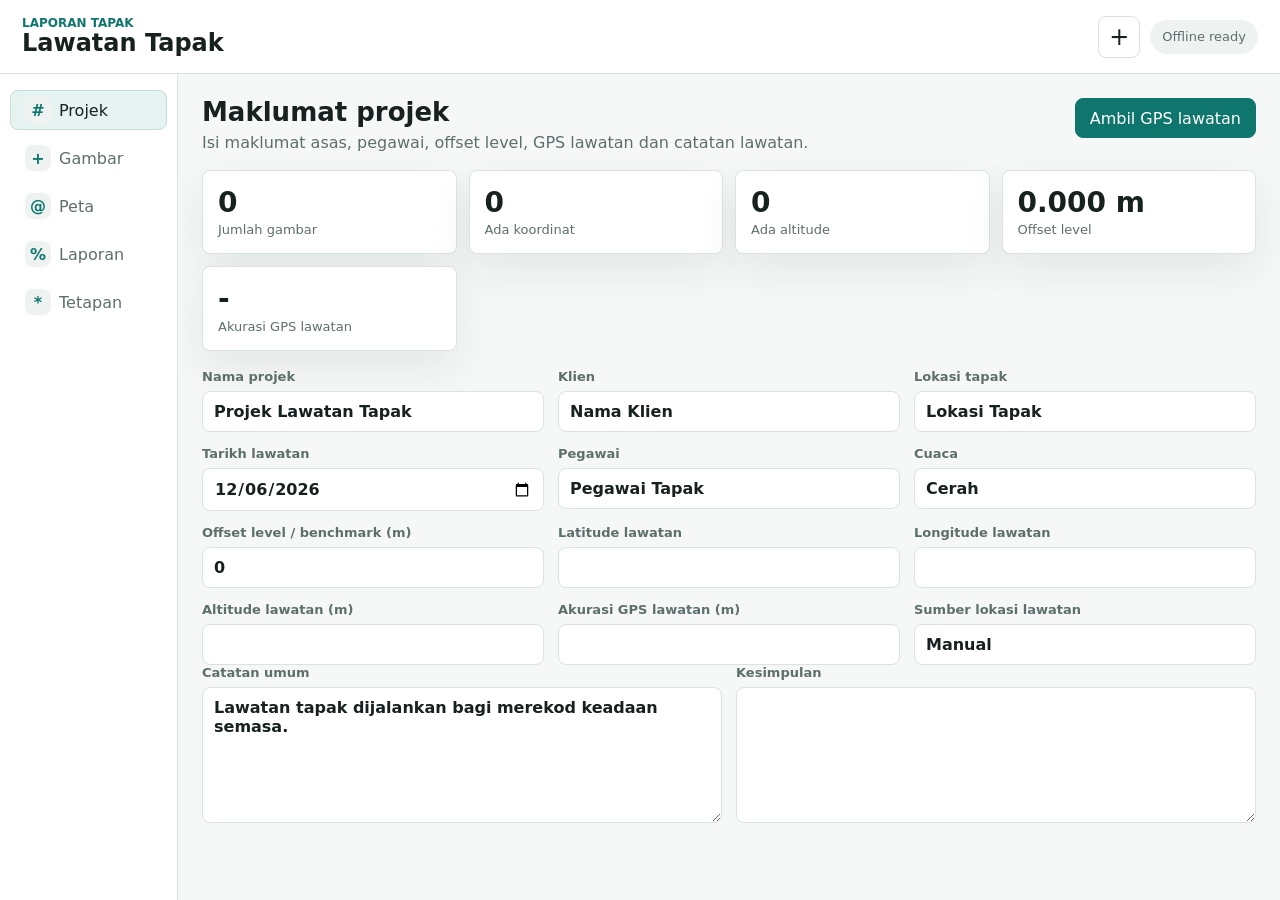
==== lawatan_tapak_pwa/index.html @ d7e8eaf5 "Build site visit reporting app" ====
<!doctype html>
<html lang="ms">
  <head>
    <meta charset="utf-8">
    <meta name="viewport" content="width=device-width, initial-scale=1">
    <meta name="theme-color" content="#0f766e">
    <meta name="apple-mobile-web-app-capable" content="yes">
    <meta name="apple-mobile-web-app-title" content="Lawatan Tapak">
    <meta name="apple-mobile-web-app-status-bar-style" content="default">
    <title>Lawatan Tapak</title>
    <link rel="manifest" href="manifest.webmanifest">
    <link rel="apple-touch-icon" href="assets/icon.svg">
    <link rel="icon" href="assets/icon.svg" type="image/svg+xml">
    <link rel="stylesheet" href="styles.css?v=3">
  </head>
  <body>
    <div class="app-frame">
      <header class="topbar">
        <div>
          <p class="eyebrow">Laporan Tapak</p>
          <h1>Lawatan Tapak</h1>
        </div>
        <div class="top-actions">
          <button class="icon-button" id="installButton" type="button" title="Install app" hidden>
            <span aria-hidden="true">+</span>
          </button>
          <span class="sync-pill" id="storageStatus">Offline ready</span>
        </div>
      </header>

      <main class="workspace">
        <nav class="rail" aria-label="Menu utama">
          <button class="nav-button active" type="button" data-view="projectView">
            <span aria-hidden="true">#</span>
            <span>Projek</span>
          </button>
          <button class="nav-button" type="button" data-view="photosView">
            <span aria-hidden="true">+</span>
            <span>Gambar</span>
          </button>
          <button class="nav-button" type="button" data-view="mapView">
            <span aria-hidden="true">@</span>
            <span>Peta</span>
          </button>
          <button class="nav-button" type="button" data-view="reportView">
            <span aria-hidden="true">%</span>
            <span>Laporan</span>
          </button>
          <button class="nav-button" type="button" data-view="settingsView">
            <span aria-hidden="true">*</span>
            <span>Tetapan</span>
          </button>
        </nav>

        <section class="view active" id="projectView" aria-labelledby="projectTitle">
          <div class="view-header">
            <div>
              <h2 id="projectTitle">Maklumat projek</h2>
              <p>Isi maklumat asas, pegawai, offset level, GPS lawatan dan catatan lawatan.</p>
            </div>
            <div class="button-row">
              <button class="primary" id="visitGpsButton" type="button">Ambil GPS lawatan</button>
            </div>
          </div>

          <div class="stats-grid" id="statsGrid"></div>

          <div class="form-grid">
            <label>
              <span>Nama projek</span>
              <input id="projectName" autocomplete="organization">
            </label>
            <label>
              <span>Klien</span>
              <input id="clientName">
            </label>
            <label>
              <span>Lokasi tapak</span>
              <input id="locationName">
            </label>
            <label>
              <span>Tarikh lawatan</span>
              <input id="visitDate" type="date">
            </label>
            <label>
              <span>Pegawai</span>
              <input id="officerName">
            </label>
            <label>
              <span>Cuaca</span>
              <input id="weather">
            </label>
            <label>
              <span>Offset level / benchmark (m)</span>
              <input id="levelOffset" type="number" step="0.001">
            </label>
            <label>
              <span>Latitude lawatan</span>
              <input id="visitLatitude" type="number" step="0.000001">
            </label>
            <label>
              <span>Longitude lawatan</span>
              <input id="visitLongitude" type="number" step="0.000001">
            </label>
            <label>
              <span>Altitude lawatan (m)</span>
              <input id="visitAltitude" type="number" step="0.001">
            </label>
            <label>
              <span>Akurasi GPS lawatan (m)</span>
              <input id="visitAccuracy" type="number" step="0.001">
            </label>
            <label>
              <span>Sumber lokasi lawatan</span>
              <input id="visitLocationSource">
            </label>
          </div>

          <div class="two-column">
            <label>
              <span>Catatan umum</span>
              <textarea id="generalNotes" rows="6"></textarea>
            </label>
            <label>
              <span>Kesimpulan</span>
              <textarea id="conclusion" rows="6"></textarea>
            </label>
          </div>
        </section>

        <section class="view" id="photosView" aria-labelledby="photosTitle">
          <div class="view-header">
            <div>
              <h2 id="photosTitle">Gambar lawatan</h2>
              <p>Ambil gambar, simpan koordinat, masukkan level dan tambah ayat pemerhatian.</p>
            </div>
            <div class="button-row">
              <button class="primary" id="cameraButton" type="button">Ambil gambar</button>
              <button id="galleryButton" type="button">Import gambar</button>
              <button id="demoButton" type="button">Tambah demo</button>
            </div>
          </div>

          <input id="cameraInput" type="file" accept="image/*" capture="environment" hidden>
          <input id="galleryInput" type="file" accept="image/*" multiple hidden>

          <div class="notice" id="photoNotice">
            GPS ketepatan tinggi akan mengambil beberapa sampel dan memilih bacaan dengan akurasi terbaik. Jika GPS tidak tersedia, koordinat dan altitude boleh diisi secara manual.
          </div>

          <div class="photo-grid" id="photoGrid"></div>
        </section>

        <section class="view" id="mapView" aria-labelledby="mapTitle">
          <div class="view-header">
            <div>
              <h2 id="mapTitle">Peta dan koordinat</h2>
              <p>Semua gambar yang mempunyai koordinat ditanda pada peta projek dan boleh dibuka di Google Maps.</p>
            </div>
            <a class="button-link" id="routeLink" href="https://www.google.com/maps" target="_blank" rel="noreferrer">Buka laluan Google Maps</a>
          </div>

          <div class="map-layout">
            <div class="map-board" id="mapBoard" aria-label="Peta ringkas gambar"></div>
            <aside class="map-side">
              <h3>Marker gambar</h3>
              <div id="mapList"></div>
              <iframe id="mapFrame" title="Google Maps preview" loading="lazy" referrerpolicy="no-referrer-when-downgrade"></iframe>
            </aside>
          </div>
        </section>

        <section class="view" id="reportView" aria-labelledby="reportTitle">
          <div class="view-header">
            <div>
              <h2 id="reportTitle">Laporan</h2>
              <p>Semak template laporan, kemudian cetak atau simpan sebagai PDF.</p>
            </div>
            <div class="button-row">
              <button class="primary" id="printButton" type="button">Print / Save PDF</button>
              <button id="downloadHtmlButton" type="button">Download HTML</button>
              <button id="exportJsonButton" type="button">Export data</button>
            </div>
          </div>

          <article class="report-paper" id="printArea"></article>
        </section>

        <section class="view" id="settingsView" aria-labelledby="settingsTitle">
          <div class="view-header">
            <div>
              <h2 id="settingsTitle">Tetapan dan install</h2>
              <p>Pasang aplikasi ini pada iPhone, Android atau Windows, serta import/export data projek.</p>
            </div>
          </div>

          <div class="settings-grid">
            <section class="settings-panel">
              <h3>Install aplikasi</h3>
              <ol>
                <li>Publish folder ini ke HTTPS supaya app boleh dipasang tanpa perlu WiFi yang sama.</li>
                <li>Windows/Android Chrome atau Edge: tekan butang install pada address bar atau butang Install jika muncul.</li>
                <li>iPhone Safari: tekan Share, kemudian Add to Home Screen.</li>
              </ol>
              <button class="primary" id="installButtonPanel" type="button">Install jika disokong</button>
            </section>

            <section class="settings-panel">
              <h3>Data projek</h3>
              <div class="button-row">
                <button id="exportJsonButton2" type="button">Export JSON</button>
                <button id="importJsonButton" type="button">Import JSON</button>
              </div>
              <input id="importJsonInput" type="file" accept="application/json" hidden>
              <p class="small-text">Data disimpan dalam peranti ini menggunakan IndexedDB. Export JSON boleh digunakan untuk backup atau pindah peranti.</p>
            </section>
          </div>
        </section>
      </main>
    </div>

    <template id="photoCardTemplate">
      <article class="photo-card">
        <div class="photo-media"></div>
        <div class="photo-fields">
          <div class="photo-title-row">
            <h3></h3>
            <a class="small-link" target="_blank" rel="noreferrer">Google Maps</a>
          </div>
          <div class="form-grid compact">
            <label>
              <span>Tajuk gambar</span>
              <input data-field="caption">
            </label>
            <label>
              <span>Kategori</span>
              <select data-field="category">
                <option>Umum</option>
                <option>Kerja tanah</option>
                <option>Jalan</option>
                <option>Sistem saliran</option>
                <option>Retikulasi air</option>
                <option>Pembentungan</option>
              </select>
            </label>
            <label>
              <span>Latitude</span>
              <input data-field="latitude" type="number" step="0.000001">
            </label>
            <label>
              <span>Longitude</span>
              <input data-field="longitude" type="number" step="0.000001">
            </label>
            <label>
              <span>Altitude (m)</span>
              <input data-field="altitude" type="number" step="0.001">
            </label>
            <label>
              <span>Adjusted level (m)</span>
              <input data-field="adjustedLevel" type="number" step="0.001">
            </label>
          </div>
          <div class="sentence-row">
            <button type="button" data-sentence="site-ok">Ayat keadaan</button>
            <button type="button" data-sentence="action">Ayat tindakan</button>
            <button type="button" data-sentence="monitor">Ayat pantau</button>
            <button type="button" data-refresh-gps>Ambil GPS semasa</button>
          </div>
          <div class="annotation-panel">
            <div class="annotation-controls">
              <label>
                <span>Markup</span>
                <select data-annotation-type>
                  <option value="arrow">Anak panah</option>
                  <option value="circle">Bulatan</option>
                </select>
              </label>
              <label>
                <span>Warna</span>
                <input data-annotation-color type="color" value="#e11d48">
              </label>
              <label>
                <span>Diskripsi</span>
                <input data-annotation-text placeholder="cth: paip / retak / arah aliran">
              </label>
            </div>
            <div class="sentence-row">
              <span class="draw-hint">Lukis terus atas gambar: tekan dan drag dengan mouse atau touch.</span>
              <button type="button" data-undo-annotation>Undo markup</button>
              <button type="button" data-clear-annotations>Padam markup</button>
            </div>
          </div>
          <label>
            <span>Pemerhatian</span>
            <textarea data-field="observation" rows="4"></textarea>
          </label>
          <label>
            <span>Cadangan</span>
            <textarea data-field="recommendation" rows="4"></textarea>
          </label>
        </div>
      </article>
    </template>

    <script src="app.js?v=3" defer></script>
  </body>
</html>
---- lawatan_tapak_pwa/styles.css ----
:root {
  --bg: #f6f8f7;
  --surface: #ffffff;
  --surface-soft: #eef3f2;
  --ink: #17211f;
  --muted: #5d6f6b;
  --line: #d9e3e0;
  --primary: #0f766e;
  --primary-dark: #0b5f59;
  --accent: #eab308;
  --blue: #2563eb;
  --danger: #b42318;
  --shadow: 0 16px 40px rgba(15, 35, 32, 0.08);
  font-family: Inter, ui-sans-serif, system-ui, -apple-system, BlinkMacSystemFont, "Segoe UI", sans-serif;
  color: var(--ink);
  background: var(--bg);
}

* {
  box-sizing: border-box;
}

html,
body {
  min-height: 100%;
}

body {
  margin: 0;
}

button,
input,
textarea,
select {
  font: inherit;
}

button,
.button-link {
  min-height: 40px;
  border: 1px solid var(--line);
  border-radius: 8px;
  padding: 0 14px;
  background: var(--surface);
  color: var(--ink);
  display: inline-flex;
  align-items: center;
  justify-content: center;
  gap: 8px;
  cursor: pointer;
  text-decoration: none;
}

button:hover,
.button-link:hover {
  border-color: #a7bbb5;
  background: #f9fbfa;
}

button.primary,
.primary {
  background: var(--primary);
  border-color: var(--primary);
  color: #ffffff;
}

button.primary:hover,
.primary:hover {
  background: var(--primary-dark);
}

button:disabled {
  cursor: not-allowed;
  opacity: 0.55;
}

.app-frame {
  min-height: 100vh;
  display: flex;
  flex-direction: column;
}

.topbar {
  height: 74px;
  display: flex;
  align-items: center;
  justify-content: space-between;
  gap: 16px;
  padding: 0 22px;
  border-bottom: 1px solid var(--line);
  background: rgba(255, 255, 255, 0.92);
  position: sticky;
  top: 0;
  z-index: 20;
  backdrop-filter: blur(14px);
}

.topbar h1,
.topbar p {
  margin: 0;
}

.topbar h1 {
  font-size: 24px;
  line-height: 1.1;
}

.eyebrow {
  color: var(--primary);
  font-weight: 700;
  font-size: 12px;
  text-transform: uppercase;
}

.top-actions {
  display: flex;
  align-items: center;
  gap: 10px;
}

.icon-button {
  width: 42px;
  min-height: 42px;
  padding: 0;
  font-size: 24px;
  line-height: 1;
}

.sync-pill {
  display: inline-flex;
  align-items: center;
  min-height: 34px;
  border-radius: 999px;
  padding: 0 12px;
  background: var(--surface-soft);
  color: var(--muted);
  font-size: 13px;
  white-space: nowrap;
}

.workspace {
  flex: 1;
  display: grid;
  grid-template-columns: 178px minmax(0, 1fr);
}

.rail {
  border-right: 1px solid var(--line);
  background: #ffffff;
  padding: 16px 10px;
  display: flex;
  flex-direction: column;
  gap: 8px;
  position: sticky;
  top: 74px;
  height: calc(100vh - 74px);
}

.nav-button {
  justify-content: flex-start;
  width: 100%;
  border-color: transparent;
  background: transparent;
  color: var(--muted);
}

.nav-button span:first-child {
  width: 26px;
  height: 26px;
  display: inline-flex;
  align-items: center;
  justify-content: center;
  border-radius: 8px;
  background: var(--surface-soft);
  color: var(--primary);
  font-weight: 800;
}

.nav-button.active {
  color: var(--ink);
  background: #e7f3f1;
  border-color: #c2ded9;
}

.view {
  display: none;
  padding: 24px;
  max-width: 1320px;
  width: 100%;
}

.view.active {
  display: block;
}

.view-header {
  display: flex;
  align-items: flex-start;
  justify-content: space-between;
  gap: 18px;
  margin-bottom: 18px;
}

.view-header h2,
.view-header p {
  margin: 0;
}

.view-header h2 {
  font-size: 26px;
  line-height: 1.15;
}

.view-header p {
  color: var(--muted);
  margin-top: 5px;
  max-width: 760px;
}

.button-row {
  display: flex;
  flex-wrap: wrap;
  gap: 10px;
}

.stats-grid {
  display: grid;
  grid-template-columns: repeat(4, minmax(0, 1fr));
  gap: 12px;
  margin-bottom: 18px;
}

.stat-card,
.settings-panel,
.photo-card,
.notice,
.map-board,
.map-side,
.report-paper {
  background: var(--surface);
  border: 1px solid var(--line);
  border-radius: 8px;
  box-shadow: var(--shadow);
}

.stat-card {
  padding: 15px;
}

.stat-card strong {
  display: block;
  font-size: 28px;
  line-height: 1.2;
}

.stat-card span {
  color: var(--muted);
  font-size: 13px;
}

.form-grid,
.two-column,
.settings-grid {
  display: grid;
  gap: 14px;
}

.form-grid {
  grid-template-columns: repeat(3, minmax(0, 1fr));
}

.form-grid.compact {
  grid-template-columns: repeat(2, minmax(0, 1fr));
  gap: 10px;
}

.two-column,
.settings-grid,
.map-layout {
  grid-template-columns: repeat(2, minmax(0, 1fr));
}

label {
  display: flex;
  flex-direction: column;
  gap: 7px;
  font-weight: 650;
}

label span {
  font-size: 13px;
  color: var(--muted);
}

input,
textarea,
select {
  width: 100%;
  border: 1px solid var(--line);
  border-radius: 8px;
  padding: 10px 11px;
  background: #ffffff;
  color: var(--ink);
  outline: none;
}

textarea {
  resize: vertical;
}

input:focus,
textarea:focus,
select:focus {
  border-color: var(--primary);
  box-shadow: 0 0 0 3px rgba(15, 118, 110, 0.14);
}

.notice {
  padding: 12px 14px;
  color: var(--muted);
  margin-bottom: 16px;
}

.photo-grid {
  display: grid;
  grid-template-columns: 1fr;
  gap: 14px;
}

.photo-card {
  display: grid;
  grid-template-columns: 300px minmax(0, 1fr);
  gap: 16px;
  padding: 14px;
}

.photo-media {
  position: relative;
  min-height: 230px;
  border-radius: 8px;
  background: var(--surface-soft);
  overflow: hidden;
  display: flex;
  align-items: center;
  justify-content: center;
  color: var(--muted);
  touch-action: none;
  user-select: none;
}

.photo-media img {
  width: 100%;
  height: 100%;
  object-fit: cover;
}

.annotation-svg {
  position: absolute;
  inset: 0;
  width: 100%;
  height: 100%;
  pointer-events: none;
}

.annotation-panel {
  border: 1px solid var(--line);
  border-radius: 8px;
  padding: 10px;
  margin: 10px 0;
  background: #fbfcfc;
}

.annotation-controls {
  display: grid;
  grid-template-columns: minmax(120px, 1fr) 84px minmax(180px, 2fr);
  gap: 10px;
}

.annotation-controls input[type="color"] {
  min-height: 42px;
  padding: 4px;
}

.photo-title-row {
  display: flex;
  justify-content: space-between;
  gap: 12px;
  align-items: center;
  margin-bottom: 10px;
}

.photo-title-row h3 {
  margin: 0;
  font-size: 18px;
}

.small-link {
  color: var(--blue);
  text-decoration: none;
  font-size: 13px;
  font-weight: 700;
}

.sentence-row {
  display: flex;
  flex-wrap: wrap;
  gap: 8px;
  margin: 10px 0;
}

.sentence-row button {
  min-height: 34px;
  font-size: 13px;
  padding: 0 10px;
}

.draw-hint {
  min-height: 34px;
  display: inline-flex;
  align-items: center;
  color: var(--muted);
  font-size: 13px;
}

.map-layout {
  display: grid;
  gap: 16px;
  min-height: 620px;
}

.map-board {
  position: relative;
  min-height: 620px;
  overflow: hidden;
  background:
    linear-gradient(90deg, rgba(15, 118, 110, 0.08) 1px, transparent 1px),
    linear-gradient(rgba(15, 118, 110, 0.08) 1px, transparent 1px),
    linear-gradient(135deg, #e8f4f2, #f9fbfa 60%, #fff7d6);
  background-size: 42px 42px, 42px 42px, auto;
}

.map-board::before {
  content: "";
  position: absolute;
  inset: 28px;
  border: 2px dashed rgba(15, 118, 110, 0.26);
  border-radius: 8px;
}

.map-marker {
  position: absolute;
  width: 34px;
  height: 34px;
  border-radius: 50% 50% 50% 0;
  transform: translate(-50%, -100%) rotate(-45deg);
  background: var(--primary);
  border: 3px solid #ffffff;
  box-shadow: 0 8px 18px rgba(15, 35, 32, 0.22);
  cursor: pointer;
}

.map-marker span {
  position: absolute;
  inset: 3px;
  display: flex;
  align-items: center;
  justify-content: center;
  transform: rotate(45deg);
  color: #ffffff;
  font-weight: 800;
  font-size: 12px;
}

.map-marker.active {
  background: var(--blue);
}

.map-marker.visit-marker {
  width: 40px;
  height: 40px;
  background: var(--accent);
}

.map-marker.visit-marker span {
  color: #17211f;
}

.map-empty {
  position: absolute;
  inset: 0;
  display: flex;
  align-items: center;
  justify-content: center;
  padding: 24px;
  text-align: center;
  color: var(--muted);
}

.map-side {
  padding: 14px;
  display: flex;
  flex-direction: column;
  gap: 12px;
}

.map-side h3 {
  margin: 0;
}

.map-list-item {
  width: 100%;
  justify-content: flex-start;
  height: auto;
  padding: 10px;
  text-align: left;
}

.map-list-item strong,
.map-list-item span {
  display: block;
}

.map-list-item span {
  color: var(--muted);
  font-size: 13px;
  margin-top: 2px;
}

iframe {
  width: 100%;
  min-height: 280px;
  border: 1px solid var(--line);
  border-radius: 8px;
  background: var(--surface-soft);
}

.report-paper {
  padding: 28px;
  max-width: 1000px;
  margin: 0 auto;
}

.report-paper h1,
.report-paper h2,
.report-paper h3,
.report-paper p {
  margin-top: 0;
}

.report-cover {
  border-bottom: 3px solid var(--primary);
  padding-bottom: 18px;
  margin-bottom: 18px;
}

.report-cover h1 {
  font-size: 30px;
  margin-bottom: 8px;
}

.report-meta,
.report-table {
  width: 100%;
  border-collapse: collapse;
  margin: 14px 0 22px;
}

.report-meta th,
.report-meta td,
.report-table th,
.report-table td {
  border: 1px solid #cfdad7;
  padding: 8px;
  vertical-align: top;
  text-align: left;
}

.report-table th {
  background: #e7f3f1;
}

.report-photo {
  break-inside: avoid;
  border: 1px solid #cfdad7;
  border-radius: 8px;
  padding: 12px;
  margin-bottom: 14px;
}

.report-photo img {
  width: 100%;
  max-height: 420px;
  object-fit: cover;
  border-radius: 6px;
  margin-bottom: 10px;
}

.report-image-wrap {
  position: relative;
  border-radius: 6px;
  overflow: hidden;
  background: var(--surface-soft);
  min-height: 170px;
  margin-bottom: 10px;
}

.report-image-wrap img {
  display: block;
  margin-bottom: 0;
}

.report-image-wrap .annotation-svg {
  position: absolute;
}

.settings-panel {
  padding: 18px;
}

.settings-panel h3 {
  margin-top: 0;
}

.small-text {
  color: var(--muted);
  font-size: 13px;
}

.toast {
  position: fixed;
  right: 20px;
  bottom: 20px;
  z-index: 100;
  background: #173b36;
  color: #ffffff;
  padding: 12px 14px;
  border-radius: 8px;
  box-shadow: var(--shadow);
  max-width: min(420px, calc(100vw - 40px));
}

@media (max-width: 920px) {
  .workspace {
    grid-template-columns: 1fr;
  }

  .rail {
    position: fixed;
    top: auto;
    bottom: 0;
    left: 0;
    right: 0;
    height: 68px;
    z-index: 30;
    flex-direction: row;
    border-right: 0;
    border-top: 1px solid var(--line);
    overflow-x: auto;
    padding: 8px;
  }

  .nav-button {
    min-width: 92px;
    justify-content: center;
    flex-direction: column;
    gap: 3px;
    font-size: 12px;
  }

  .nav-button span:first-child {
    width: 24px;
    height: 24px;
  }

  .view {
    padding: 18px 14px 90px;
  }

  .view-header {
    flex-direction: column;
  }

  .stats-grid,
  .form-grid,
  .two-column,
  .settings-grid,
  .annotation-controls,
  .map-layout,
  .photo-card {
    grid-template-columns: 1fr;
  }

  .map-layout,
  .map-board {
    min-height: 460px;
  }

  .photo-media {
    min-height: 260px;
  }
}

@media (max-width: 560px) {
  .topbar {
    height: 66px;
    padding: 0 14px;
  }

  .topbar h1 {
    font-size: 20px;
  }

  .sync-pill {
    display: none;
  }

  .form-grid.compact {
    grid-template-columns: 1fr;
  }

  .report-paper {
    padding: 16px;
  }
}

@media print {
  body {
    background: #ffffff;
  }

  body.print-report .app-frame > .topbar,
  body.print-report .rail,
  body.print-report .view:not(#reportView),
  body.print-report #reportView > .view-header {
    display: none !important;
  }

  body.print-report .workspace {
    display: block;
  }

  body.print-report #reportView {
    display: block !important;
    padding: 0;
    max-width: none;
  }

  body.print-report .report-paper {
    border: 0;
    box-shadow: none;
    border-radius: 0;
    max-width: none;
    padding: 0;
  }

  .report-photo {
    page-break-inside: avoid;
  }
}
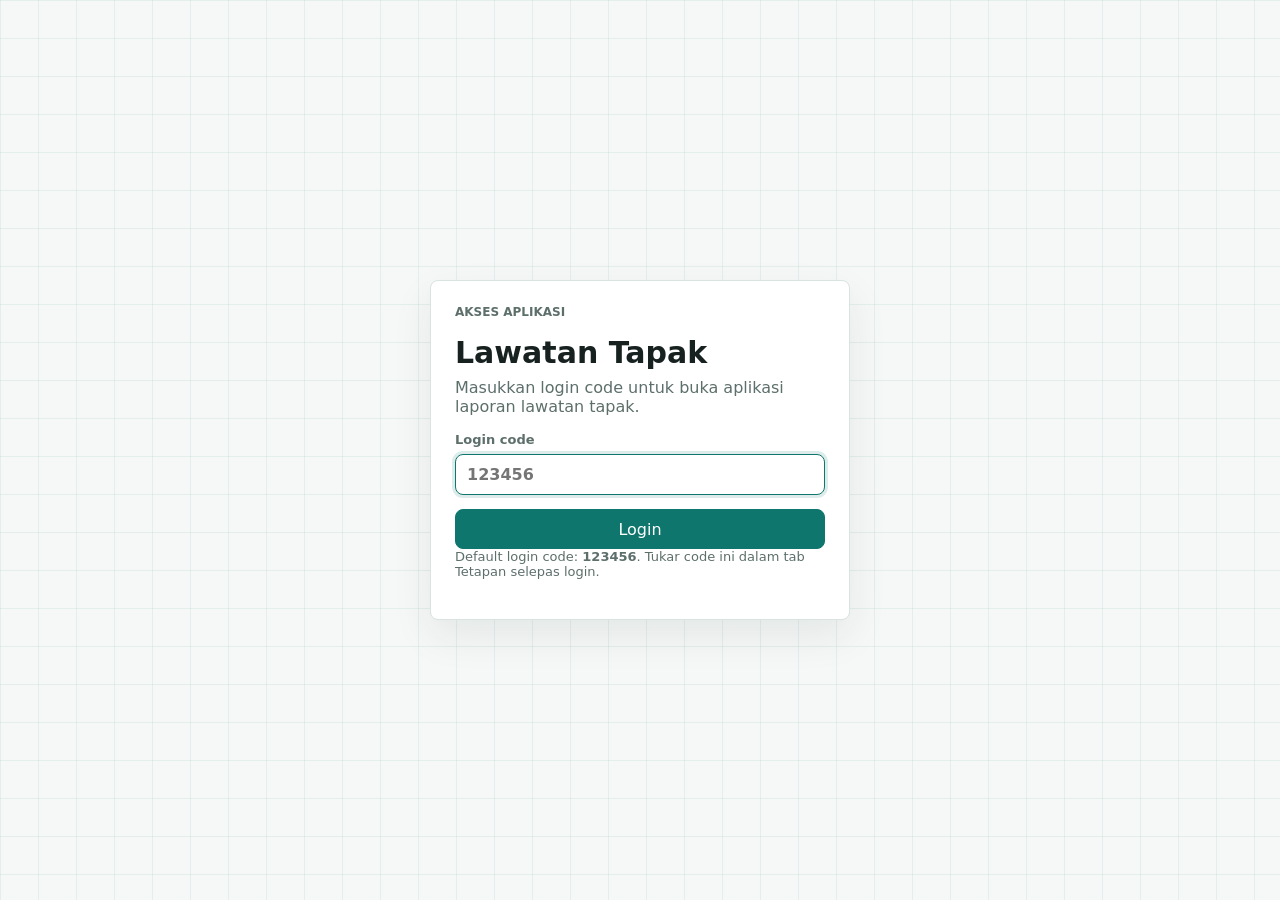
==== commit 75657490: "Add local login code lock" ====
--- a/lawatan_tapak_pwa/index.html
+++ b/lawatan_tapak_pwa/index.html
@@ -11,9 +11,23 @@
     <link rel="manifest" href="manifest.webmanifest">
     <link rel="apple-touch-icon" href="assets/icon.svg">
     <link rel="icon" href="assets/icon.svg" type="image/svg+xml">
-    <link rel="stylesheet" href="styles.css?v=3">
+    <link rel="stylesheet" href="styles.css?v=5">
   </head>
-  <body>
+  <body class="auth-locked">
+    <section class="login-screen" id="loginScreen" aria-labelledby="loginTitle">
+      <form class="login-card" id="loginForm">
+        <p class="eyebrow">Akses aplikasi</p>
+        <h1 id="loginTitle">Lawatan Tapak</h1>
+        <p>Masukkan login code untuk buka aplikasi laporan lawatan tapak.</p>
+        <label>
+          <span>Login code</span>
+          <input id="loginCode" type="password" inputmode="numeric" autocomplete="current-password" placeholder="123456">
+        </label>
+        <button class="primary" type="submit">Login</button>
+        <p class="small-text">Default login code: <strong>123456</strong>. Tukar code ini dalam tab Tetapan selepas login.</p>
+      </form>
+    </section>
+
     <div class="app-frame">
       <header class="topbar">
         <div>
@@ -23,6 +37,9 @@
         <div class="top-actions">
           <button class="icon-button" id="installButton" type="button" title="Install app" hidden>
             <span aria-hidden="true">+</span>
+          </button>
+          <button class="icon-button" id="logoutButton" type="button" title="Logout">
+            <span aria-hidden="true">!</span>
           </button>
           <span class="sync-pill" id="storageStatus">Offline ready</span>
         </div>
@@ -213,6 +230,28 @@
               </div>
               <input id="importJsonInput" type="file" accept="application/json" hidden>
               <p class="small-text">Data disimpan dalam peranti ini menggunakan IndexedDB. Export JSON boleh digunakan untuk backup atau pindah peranti.</p>
+            </section>
+
+            <section class="settings-panel">
+              <h3>Login code</h3>
+              <div class="form-grid compact">
+                <label>
+                  <span>Code semasa</span>
+                  <input id="currentLoginCode" type="password" inputmode="numeric">
+                </label>
+                <label>
+                  <span>Code baru</span>
+                  <input id="newLoginCode" type="password" inputmode="numeric">
+                </label>
+                <label>
+                  <span>Sahkan code baru</span>
+                  <input id="confirmLoginCode" type="password" inputmode="numeric">
+                </label>
+              </div>
+              <div class="button-row settings-actions">
+                <button id="changeLoginCodeButton" type="button">Tukar login code</button>
+              </div>
+              <p class="small-text">Login ini ialah local app lock untuk peranti ini. Untuk akaun cloud sebenar, aplikasi perlukan backend/auth server.</p>
             </section>
           </div>
         </section>
@@ -302,6 +341,6 @@
       </article>
     </template>
 
-    <script src="app.js?v=3" defer></script>
+    <script src="app.js?v=5" defer></script>
   </body>
 </html>
--- a/lawatan_tapak_pwa/styles.css
+++ b/lawatan_tapak_pwa/styles.css
@@ -81,6 +81,51 @@
   flex-direction: column;
 }
 
+body.auth-locked .app-frame {
+  display: none;
+}
+
+.login-screen {
+  min-height: 100vh;
+  display: none;
+  align-items: center;
+  justify-content: center;
+  padding: 22px;
+  background:
+    linear-gradient(90deg, rgba(15, 118, 110, 0.08) 1px, transparent 1px),
+    linear-gradient(rgba(15, 118, 110, 0.08) 1px, transparent 1px),
+    #f6f8f7;
+  background-size: 38px 38px, 38px 38px, auto;
+}
+
+body.auth-locked .login-screen {
+  display: flex;
+}
+
+.login-card {
+  width: min(420px, 100%);
+  background: var(--surface);
+  border: 1px solid var(--line);
+  border-radius: 8px;
+  box-shadow: var(--shadow);
+  padding: 24px;
+}
+
+.login-card h1 {
+  margin: 0 0 8px;
+  font-size: 30px;
+}
+
+.login-card p {
+  color: var(--muted);
+  margin: 0 0 16px;
+}
+
+.login-card button {
+  width: 100%;
+  margin-top: 14px;
+}
+
 .topbar {
   height: 74px;
   display: flex;
@@ -222,6 +267,10 @@
   display: flex;
   flex-wrap: wrap;
   gap: 10px;
+}
+
+.settings-actions {
+  margin-top: 12px;
 }
 
 .stats-grid {
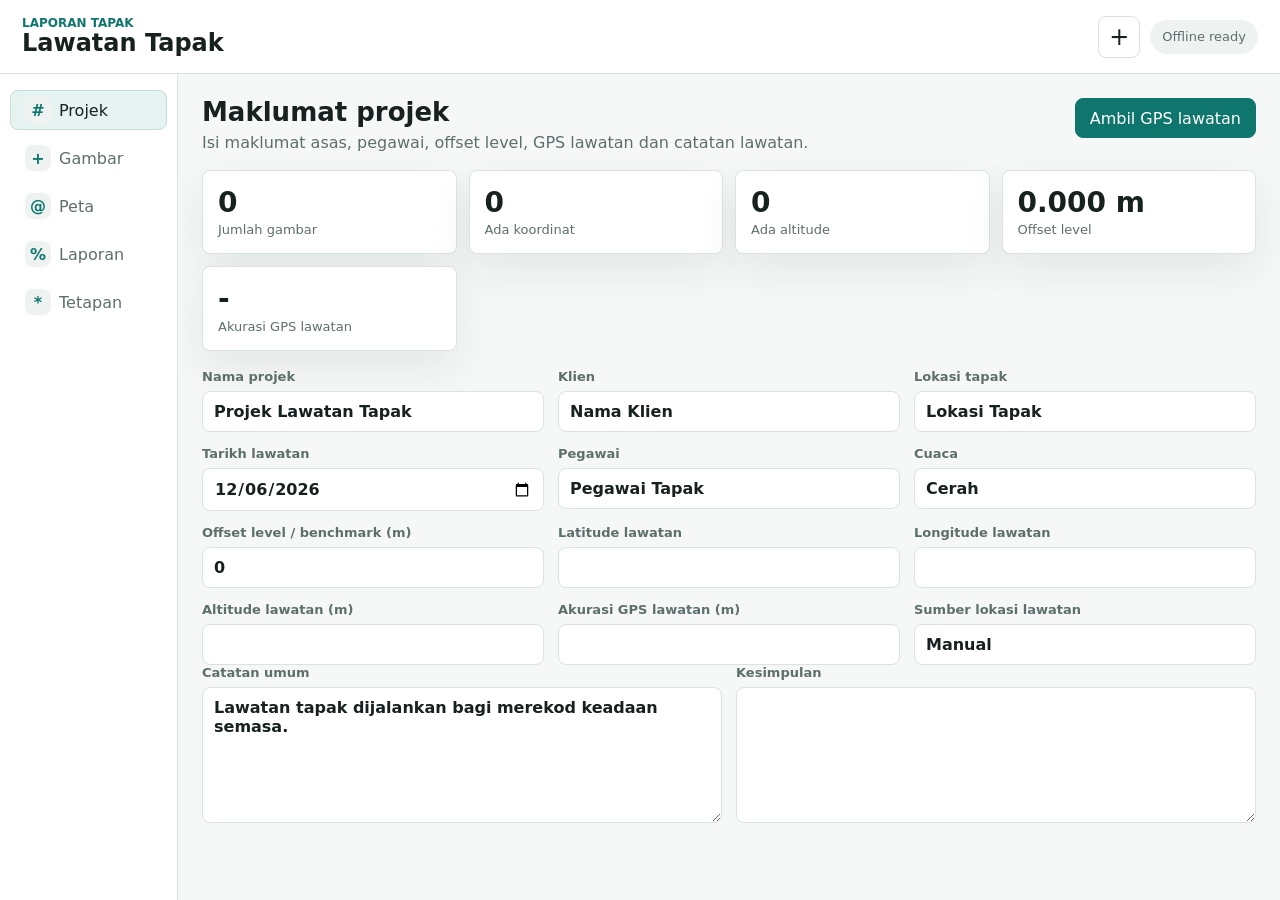
==== commit 3b0e5f31: "Refine map and markup workflow" ====
--- a/lawatan_tapak_pwa/index.html
+++ b/lawatan_tapak_pwa/index.html
@@ -11,23 +11,9 @@
     <link rel="manifest" href="manifest.webmanifest">
     <link rel="apple-touch-icon" href="assets/icon.svg">
     <link rel="icon" href="assets/icon.svg" type="image/svg+xml">
-    <link rel="stylesheet" href="styles.css?v=5">
+    <link rel="stylesheet" href="styles.css?v=6">
   </head>
-  <body class="auth-locked">
-    <section class="login-screen" id="loginScreen" aria-labelledby="loginTitle">
-      <form class="login-card" id="loginForm">
-        <p class="eyebrow">Akses aplikasi</p>
-        <h1 id="loginTitle">Lawatan Tapak</h1>
-        <p>Masukkan login code untuk buka aplikasi laporan lawatan tapak.</p>
-        <label>
-          <span>Login code</span>
-          <input id="loginCode" type="password" inputmode="numeric" autocomplete="current-password" placeholder="123456">
-        </label>
-        <button class="primary" type="submit">Login</button>
-        <p class="small-text">Default login code: <strong>123456</strong>. Tukar code ini dalam tab Tetapan selepas login.</p>
-      </form>
-    </section>
-
+  <body>
     <div class="app-frame">
       <header class="topbar">
         <div>
@@ -38,9 +24,6 @@
           <button class="icon-button" id="installButton" type="button" title="Install app" hidden>
             <span aria-hidden="true">+</span>
           </button>
-          <button class="icon-button" id="logoutButton" type="button" title="Logout">
-            <span aria-hidden="true">!</span>
-          </button>
           <span class="sync-pill" id="storageStatus">Offline ready</span>
         </div>
       </header>
@@ -172,9 +155,8 @@
           <div class="view-header">
             <div>
               <h2 id="mapTitle">Peta dan koordinat</h2>
-              <p>Semua gambar yang mempunyai koordinat ditanda pada peta projek dan boleh dibuka di Google Maps.</p>
-            </div>
-            <a class="button-link" id="routeLink" href="https://www.google.com/maps" target="_blank" rel="noreferrer">Buka laluan Google Maps</a>
+              <p>Semua gambar yang mempunyai koordinat ditanda pada peta projek dan preview Google Maps.</p>
+            </div>
           </div>
 
           <div class="map-layout">
@@ -232,27 +214,6 @@
               <p class="small-text">Data disimpan dalam peranti ini menggunakan IndexedDB. Export JSON boleh digunakan untuk backup atau pindah peranti.</p>
             </section>
 
-            <section class="settings-panel">
-              <h3>Login code</h3>
-              <div class="form-grid compact">
-                <label>
-                  <span>Code semasa</span>
-                  <input id="currentLoginCode" type="password" inputmode="numeric">
-                </label>
-                <label>
-                  <span>Code baru</span>
-                  <input id="newLoginCode" type="password" inputmode="numeric">
-                </label>
-                <label>
-                  <span>Sahkan code baru</span>
-                  <input id="confirmLoginCode" type="password" inputmode="numeric">
-                </label>
-              </div>
-              <div class="button-row settings-actions">
-                <button id="changeLoginCodeButton" type="button">Tukar login code</button>
-              </div>
-              <p class="small-text">Login ini ialah local app lock untuk peranti ini. Untuk akaun cloud sebenar, aplikasi perlukan backend/auth server.</p>
-            </section>
           </div>
         </section>
       </main>
@@ -307,6 +268,10 @@
           </div>
           <div class="annotation-panel">
             <div class="annotation-controls">
+              <label class="draw-toggle">
+                <input data-draw-enabled type="checkbox">
+                <span>Aktifkan lukis</span>
+              </label>
               <label>
                 <span>Markup</span>
                 <select data-annotation-type>
@@ -324,7 +289,7 @@
               </label>
             </div>
             <div class="sentence-row">
-              <span class="draw-hint">Lukis terus atas gambar: tekan dan drag dengan mouse atau touch.</span>
+              <span class="draw-hint">Tick Aktifkan lukis, kemudian tekan dan drag atas gambar.</span>
               <button type="button" data-undo-annotation>Undo markup</button>
               <button type="button" data-clear-annotations>Padam markup</button>
             </div>
@@ -341,6 +306,6 @@
       </article>
     </template>
 
-    <script src="app.js?v=5" defer></script>
+    <script src="app.js?v=6" defer></script>
   </body>
 </html>
--- a/lawatan_tapak_pwa/styles.css
+++ b/lawatan_tapak_pwa/styles.css
@@ -81,51 +81,6 @@
   flex-direction: column;
 }
 
-body.auth-locked .app-frame {
-  display: none;
-}
-
-.login-screen {
-  min-height: 100vh;
-  display: none;
-  align-items: center;
-  justify-content: center;
-  padding: 22px;
-  background:
-    linear-gradient(90deg, rgba(15, 118, 110, 0.08) 1px, transparent 1px),
-    linear-gradient(rgba(15, 118, 110, 0.08) 1px, transparent 1px),
-    #f6f8f7;
-  background-size: 38px 38px, 38px 38px, auto;
-}
-
-body.auth-locked .login-screen {
-  display: flex;
-}
-
-.login-card {
-  width: min(420px, 100%);
-  background: var(--surface);
-  border: 1px solid var(--line);
-  border-radius: 8px;
-  box-shadow: var(--shadow);
-  padding: 24px;
-}
-
-.login-card h1 {
-  margin: 0 0 8px;
-  font-size: 30px;
-}
-
-.login-card p {
-  color: var(--muted);
-  margin: 0 0 16px;
-}
-
-.login-card button {
-  width: 100%;
-  margin-top: 14px;
-}
-
 .topbar {
   height: 74px;
   display: flex;
@@ -394,8 +349,13 @@
   align-items: center;
   justify-content: center;
   color: var(--muted);
+  touch-action: pan-y;
+  user-select: none;
+}
+
+.photo-media.draw-enabled {
+  cursor: crosshair;
   touch-action: none;
-  user-select: none;
 }
 
 .photo-media img {
@@ -422,8 +382,20 @@
 
 .annotation-controls {
   display: grid;
-  grid-template-columns: minmax(120px, 1fr) 84px minmax(180px, 2fr);
+  grid-template-columns: minmax(130px, 1fr) minmax(120px, 1fr) 84px minmax(180px, 2fr);
   gap: 10px;
+}
+
+.draw-toggle {
+  min-height: 42px;
+  display: flex;
+  align-items: center;
+  gap: 8px;
+}
+
+.draw-toggle input {
+  width: 18px;
+  height: 18px;
 }
 
 .annotation-controls input[type="color"] {
